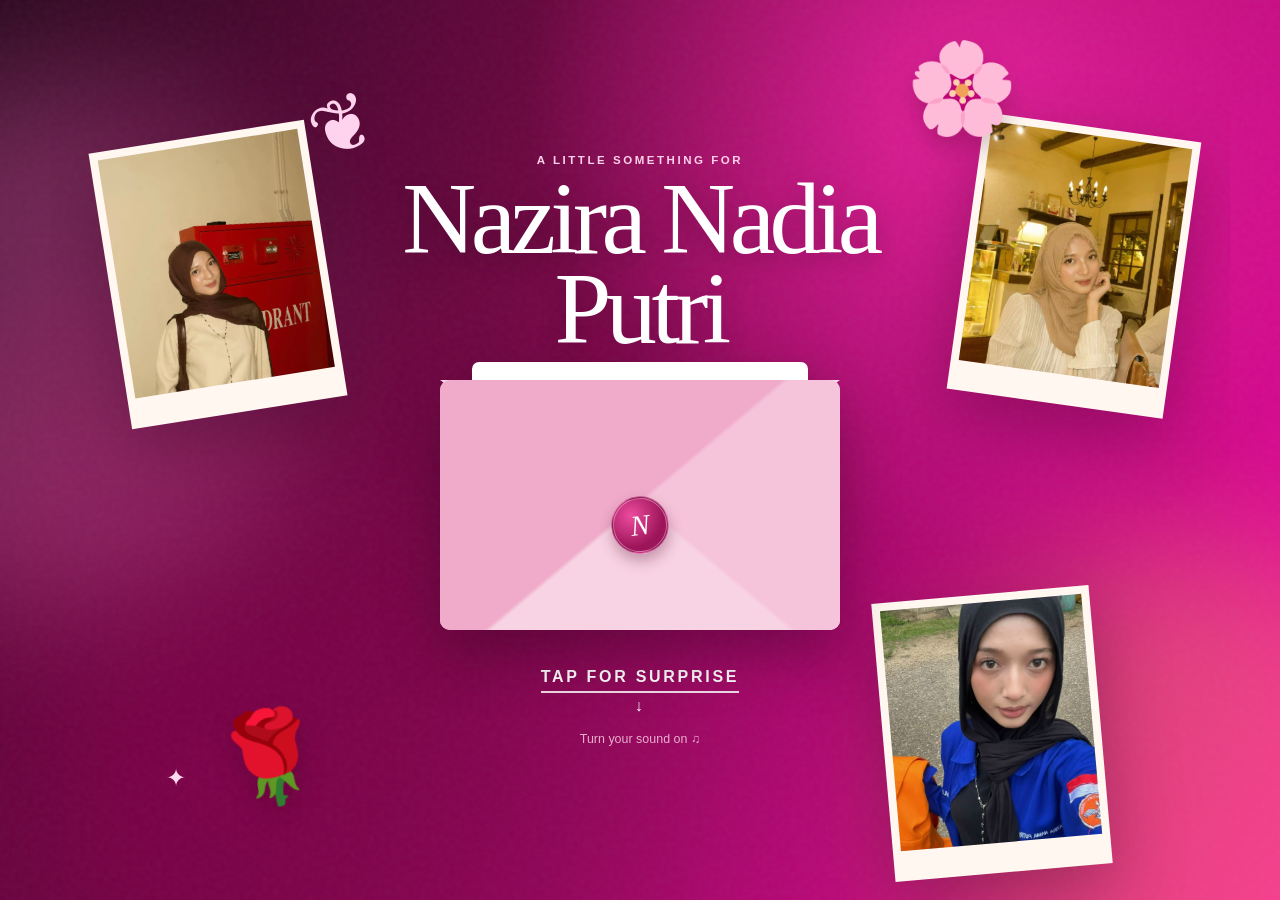
==== index.html @ aec78759 "Initial Nazira surprise website" ====
<!doctype html>
<html lang="id">
<head>
  <meta charset="utf-8">
  <meta name="viewport" content="width=device-width, initial-scale=1, viewport-fit=cover">
  <meta name="theme-color" content="#b20c68">
  <meta name="description" content="A little pink surprise for Nazira Nadia Putri.">
  <meta property="og:title" content="A Surprise for Nazira">
  <meta property="og:description" content="Tap to open a small collection of moments, music, and wishes.">
  <meta property="og:type" content="website">
  <title>A Surprise for Nazira</title>
  <link rel="stylesheet" href="./styles.css">
</head>
<body>
  <div class="ambient" aria-hidden="true">
    <span class="glow glow-a"></span>
    <span class="glow glow-b"></span>
    <span class="sparkle s1">✦</span><span class="sparkle s2">✧</span>
    <span class="sparkle s3">✦</span><span class="sparkle s4">✧</span>
  </div>

  <main id="app">
    <section class="page page-intro is-active" data-page="intro" aria-labelledby="intro-title">
      <div class="intro-collage" aria-hidden="true">
        <figure class="mini-photo mini-a"><img src="./assets/photos/nazira-01.jpeg" alt=""></figure>
        <figure class="mini-photo mini-b"><img src="./assets/photos/nazira-04.jpeg" alt=""></figure>
        <figure class="mini-photo mini-c"><img src="./assets/photos/nazira-03.jpeg" alt=""></figure>
        <span class="rose rose-a">🌹</span><span class="rose rose-b">🌸</span>
        <span class="butterfly">❦</span>
      </div>

      <div class="envelope-stage">
        <p class="eyebrow">A little something for</p>
        <h1 id="intro-title">Nazira Nadia Putri</h1>
        <div class="envelope" aria-hidden="true">
          <div class="envelope-back"></div>
          <div class="letter-preview">
            <span>Happy Birthday</span>
            <small>for Nazira</small>
          </div>
          <div class="envelope-front"></div>
          <div class="wax-seal">N</div>
        </div>
        <button class="tap-button" type="button" data-open-surprise>
          <span>Tap for Surprise</span><i aria-hidden="true">↓</i>
        </button>
        <p class="sound-hint">Turn your sound on ♫</p>
      </div>
    </section>

    <section class="page page-menu" data-page="menu" aria-labelledby="menu-title">
      <header class="menu-heading">
        <p class="eyebrow">There are four little doors</p>
        <h2 id="menu-title">Choose the Surprise</h2>
        <p>Pick anything first—there is no wrong order.</p>
      </header>
      <div class="surprise-grid">
        <button class="surprise-card" data-target="journey" type="button">
          <span class="icon-scene camera-icon" aria-hidden="true"><i></i></span>
          <strong>Journey</strong><small>little chapters</small>
        </button>
        <button class="surprise-card" data-target="moments" type="button">
          <span class="icon-scene clock-icon" aria-hidden="true"><i></i></span>
          <strong>Moments</strong><small>frames worth keeping</small>
        </button>
        <button class="surprise-card" data-target="playlist" type="button">
          <span class="icon-scene record-icon" aria-hidden="true"><i></i></span>
          <strong>Playlist</strong><small>one song, one mood</small>
        </button>
        <button class="surprise-card" data-target="gift" type="button">
          <span class="icon-scene gift-icon" aria-hidden="true"><i></i></span>
          <strong>Gift</strong><small>a note for you</small>
        </button>
      </div>
    </section>

    <section class="page detail-page" data-page="journey" aria-labelledby="journey-title">
      <button class="back-button" data-back type="button">← Back</button>
      <div class="detail-heading">
        <p class="eyebrow">Chapter by chapter</p>
        <h2 id="journey-title">Nazira's Little Journey</h2>
        <p>Different days, different colors, still the same warm light.</p>
      </div>
      <div class="journey-track">
        <article class="journey-item"><img src="./assets/photos/nazira-03.jpeg" alt="Nazira in a blue uniform"><div><span>01</span><h3>Brave beginnings</h3><p>For every day you chose to show up and keep moving.</p></div></article>
        <article class="journey-item"><img src="./assets/photos/nazira-04.jpeg" alt="Nazira at a warmly lit café"><div><span>02</span><h3>Soft afternoons</h3><p>For the quiet moments that somehow become unforgettable.</p></div></article>
        <article class="journey-item"><img src="./assets/photos/nazira-07.jpeg" alt="Nazira beneath white flowers"><div><span>03</span><h3>Golden evenings</h3><p>For finding beauty in places that others may pass by.</p></div></article>
        <article class="journey-item"><img src="./assets/photos/nazira-08.jpeg" alt="Nazira holding a pink plush"><div><span>04</span><h3>Being yourself</h3><p>For the playful, honest side that makes every story yours.</p></div></article>
      </div>
    </section>

    <section class="page detail-page" data-page="moments" aria-labelledby="moments-title">
      <button class="back-button" data-back type="button">← Back</button>
      <div class="detail-heading compact">
        <p class="eyebrow">A pocket-sized gallery</p>
        <h2 id="moments-title">Moments in Pink</h2>
        <p>Tap a photograph to see it closer.</p>
      </div>
      <div class="polaroid-wall">
        <button class="polaroid tilt-left" data-photo="./assets/photos/nazira-01.jpeg" type="button"><img src="./assets/photos/nazira-01.jpeg" alt="Portrait of Nazira"><span>lovely light</span></button>
        <button class="polaroid tilt-right" data-photo="./assets/photos/nazira-05.jpeg" type="button"><img src="./assets/photos/nazira-05.jpeg" alt="Nazira sitting at a café"><span>café glow</span></button>
        <button class="polaroid tilt-left" data-photo="./assets/photos/nazira-06.jpeg" type="button"><img src="./assets/photos/nazira-06.jpeg" alt="Nazira under white flowers"><span>night bloom</span></button>
        <button class="polaroid tilt-right" data-photo="./assets/photos/nazira-02.jpeg" type="button"><img src="./assets/photos/nazira-02.jpeg" alt="Portrait of Nazira in brown hijab"><span>sweet pause</span></button>
        <button class="polaroid tilt-left" data-photo="./assets/photos/nazira-09.jpeg" type="button"><img src="./assets/photos/nazira-09.jpeg" alt="A collage of Nazira"><span>six smiles</span></button>
        <button class="polaroid tilt-right" data-photo="./assets/photos/nazira-10.jpeg" type="button"><img src="./assets/photos/nazira-10.jpeg" alt="Nazira in a flower garden"><span>golden garden</span></button>
      </div>
    </section>

    <section class="page detail-page" data-page="playlist" aria-labelledby="playlist-title">
      <button class="back-button" data-back type="button">← Back</button>
      <div class="playlist-layout">
        <div class="player-card">
          <div class="youtube-frame">
            <iframe src="https://www.youtube.com/embed/FFamEq1PilQ?rel=0" title="Mac Miller - Cinderella official video" loading="lazy" allow="accelerometer; autoplay; clipboard-write; encrypted-media; gyroscope; picture-in-picture" allowfullscreen></iframe>
          </div>
          <div class="track-info">
            <div><span>Now playing</span><h2 id="playlist-title">Cinderella</h2><p>Mac Miller feat. Ty Dolla $ign</p></div>
            <button class="round-control" data-music-toggle type="button" aria-label="Play or pause music">Ⅱ</button>
          </div>
          <a class="youtube-link" href="https://www.youtube.com/watch?v=FFamEq1PilQ" target="_blank" rel="noreferrer">Open official video on YouTube ↗</a>
        </div>
        <div class="playlist-decor" aria-hidden="true">
          <div class="large-record"><i></i></div>
          <div class="photo-frame frame-one"><img src="./assets/photos/nazira-04.jpeg" alt=""></div>
          <div class="photo-frame frame-two"><img src="./assets/photos/nazira-08.jpeg" alt=""></div>
          <div class="neon-notes">♫ ♪ ♫</div>
        </div>
      </div>
    </section>

    <section class="page detail-page gift-page" data-page="gift" aria-labelledby="gift-title">
      <button class="back-button" data-back type="button">← Back</button>
      <div class="gift-layout">
        <button class="present" data-open-gift type="button" aria-label="Open the gift">
          <span class="present-lid"></span><span class="present-box"></span><span class="present-ribbon"></span>
          <small>Tap to open</small>
        </button>
        <article class="letter-card" aria-live="polite">
          <span class="letter-kicker">For someone wonderful</span>
          <h2 id="gift-title">Dear Nazira,</h2>
          <p>Semoga di setiap langkahmu selalu ada hal kecil yang membuatmu tersenyum, orang-orang baik yang menemanimu, dan keberanian untuk mengejar apa pun yang kamu inginkan.</p>
          <p>Terima kasih sudah menjadi dirimu sendiri—hangat, kuat, dan punya caramu sendiri untuk membuat sebuah hari terasa lebih berwarna. Jangan lupa merayakan semua kemajuanmu, termasuk yang hanya kamu sendiri yang tahu.</p>
          <p>Semoga tahun ini membawa lebih banyak cerita baik, kesempatan baru, dan kebahagiaan yang datang tanpa perlu kamu paksa.</p>
          <p class="letter-close">Happy birthday, Nazira.<br><strong>Keep shining in your own beautiful way. ♡</strong></p>
        </article>
        <div class="portrait-frame"><img src="./assets/photos/nazira-04.jpeg" alt="Nazira Nadia Putri"></div>
      </div>
    </section>
  </main>

  <button class="floating-music" data-music-toggle type="button" aria-label="Play or pause background music"><span>♫</span></button>

  <audio id="background-music" preload="auto" loop playsinline>
    <source src="./assets/music/cinderella.mp3" type="audio/mpeg">
  </audio>

  <dialog class="lightbox" aria-label="Photo preview">
    <button class="lightbox-close" type="button" aria-label="Close photo">×</button>
    <img src="./assets/photos/nazira-01.jpeg" alt="Selected memory of Nazira">
  </dialog>

  <div class="confetti-layer" aria-hidden="true"></div>

  <script src="./app.js"></script>
</body>
</html>
---- styles.css ----
:root {
  --pink-950: #31051f;
  --pink-900: #510431;
  --pink-800: #790347;
  --pink-700: #a70b63;
  --pink-600: #d51b86;
  --pink-500: #f241a4;
  --pink-300: #ff9cd2;
  --blush: #ffe3f2;
  --cream: #fff8f2;
  --ink: #351326;
  --green: #93d84f;
  --shadow: 0 24px 70px rgba(45, 0, 30, .35);
}

* { box-sizing: border-box; }
html { min-width: 320px; background: var(--pink-950); }
body {
  margin: 0;
  min-width: 320px;
  min-height: 100vh;
  color: #fff;
  overflow-x: hidden;
  font-family: "Trebuchet MS", "Segoe UI", sans-serif;
  background:
    radial-gradient(circle at 75% 12%, rgba(255, 40, 176, .72), transparent 35%),
    radial-gradient(circle at 16% 85%, rgba(130, 0, 75, .8), transparent 40%),
    linear-gradient(115deg, #2a071e 0%, #7b0749 44%, #f20aa3 100%);
}

button, a { -webkit-tap-highlight-color: transparent; }
button { font: inherit; }
button:focus-visible, a:focus-visible { outline: 3px solid #fff; outline-offset: 5px; }
img { display: block; max-width: 100%; }

.ambient { position: fixed; inset: 0; pointer-events: none; overflow: hidden; z-index: 0; }
.ambient::after {
  content: ""; position: absolute; inset: 0; opacity: .18;
  background-image: url("data:image/svg+xml,%3Csvg viewBox='0 0 180 180' xmlns='http://www.w3.org/2000/svg'%3E%3Cfilter id='n'%3E%3CfeTurbulence type='fractalNoise' baseFrequency='.85' numOctaves='3' stitchTiles='stitch'/%3E%3C/filter%3E%3Crect width='100%25' height='100%25' filter='url(%23n)' opacity='.25'/%3E%3C/svg%3E");
  mix-blend-mode: soft-light;
}
.glow { position: absolute; width: 42vw; aspect-ratio: 1; border-radius: 50%; filter: blur(70px); opacity: .28; }
.glow-a { left: -18vw; top: 8vh; background: #ff74c6; }
.glow-b { right: -14vw; bottom: -20vh; background: #ffca58; }
.sparkle { position: absolute; color: #ffd9ef; animation: twinkle 3s ease-in-out infinite; }
.s1 { left: 8%; top: 18%; font-size: 2rem; }.s2 { right: 11%; top: 24%; font-size: 3rem; animation-delay: .8s; }
.s3 { left: 13%; bottom: 12%; font-size: 1.5rem; animation-delay: 1.7s; }.s4 { right: 20%; bottom: 16%; font-size: 2rem; animation-delay: 2.2s; }

#app { position: relative; z-index: 1; }
.page {
  display: none;
  width: min(1180px, 100%);
  min-height: 100svh;
  margin: 0 auto;
  padding: clamp(28px, 5vw, 70px);
  place-items: center;
  align-content: center;
  opacity: 0;
}
.page.is-active { display: grid; animation: pageIn .7s cubic-bezier(.2,.8,.2,1) forwards; }
.page.is-leaving { animation: pageOut .35s ease forwards; }
.eyebrow { margin: 0 0 8px; text-transform: uppercase; letter-spacing: .22em; font-size: .72rem; font-weight: 800; color: #ffd1e9; }
h1, h2 { font-family: Georgia, "Times New Roman", serif; font-weight: 500; }

.page-intro { overflow: hidden; }
.envelope-stage { position: relative; z-index: 3; width: min(650px, 100%); text-align: center; }
.envelope-stage h1 { margin: 0 0 26px; font-size: clamp(2.5rem, 8vw, 6.4rem); line-height: .88; letter-spacing: -.055em; text-shadow: 0 8px 24px rgba(31,0,21,.25); }
.envelope { position: relative; width: min(400px, 78vw); height: 250px; margin: 0 auto 28px; perspective: 900px; filter: drop-shadow(0 25px 28px rgba(31,0,21,.35)); }
.envelope-back, .envelope-front { position: absolute; inset: 0; border-radius: 10px; }
.envelope-back { background: linear-gradient(135deg, #f7c6dd, #fff3f9); }
.envelope-back::before {
  content: ""; position: absolute; inset: 0 0 auto; height: 58%; background: #f7d9e8;
  clip-path: polygon(0 0, 100% 0, 50% 100%); transform-origin: top; transform: rotateX(12deg); z-index: 1;
}
.letter-preview {
  position: absolute; z-index: 2; left: 8%; right: 8%; top: -18px; height: 78%; padding: 46px 18px 20px;
  color: #9e1d62; background: linear-gradient(#fff, #fff8fb); border-radius: 7px; box-shadow: 0 4px 12px rgba(70,0,35,.12);
  font-family: Georgia, serif; transition: transform .7s ease;
}
.letter-preview span { display: block; font-size: clamp(1.5rem, 5vw, 2.6rem); font-style: italic; }
.letter-preview small { display: block; margin-top: 10px; letter-spacing: .2em; text-transform: uppercase; }
.envelope:hover .letter-preview { transform: translateY(-12px) rotate(-1deg); }
.envelope-front { z-index: 3; background: linear-gradient(140deg, #efabc9 0 49%, transparent 50%), linear-gradient(220deg, #f6c4da 0 49%, transparent 50%), linear-gradient(to top, #f8d3e3 0 55%, transparent 56%); }
.wax-seal { position: absolute; z-index: 4; left: 50%; top: 58%; width: 58px; height: 58px; display: grid; place-items: center; transform: translate(-50%,-50%) rotate(-7deg); border-radius: 50%; background: radial-gradient(circle at 35% 30%, #ed4c9e, #9c1459 65%); border: 3px double rgba(255,255,255,.36); box-shadow: 0 7px 14px rgba(78,0,40,.3); font: italic 1.8rem Georgia,serif; }
.tap-button {
  border: 0; color: #fff; background: none; cursor: pointer; padding: 10px 18px; text-transform: uppercase; letter-spacing: .17em; font-weight: 900;
}
.tap-button span { border-bottom: 2px solid rgba(255,255,255,.85); padding-bottom: 6px; }
.tap-button i { display: block; margin-top: 11px; font-style: normal; animation: bounce 1.4s infinite; }
.sound-hint { margin: 7px 0 0; color: #ffd8eb; font-size: .78rem; opacity: .8; }
.intro-collage { position: absolute; inset: 0; pointer-events: none; }
.mini-photo { position: absolute; width: clamp(105px, 17vw, 220px); aspect-ratio: .78; margin: 0; padding: 8px 8px 30px; background: #fff7f0; box-shadow: var(--shadow); }
.mini-photo img { width: 100%; height: 100%; object-fit: cover; }
.mini-a { left: 5%; top: 15%; transform: rotate(-9deg); }.mini-b { right: 4%; top: 14%; transform: rotate(8deg); }.mini-c { right: 11%; bottom: 3%; transform: rotate(-5deg); }
.rose { position: absolute; font-size: clamp(2.5rem, 7vw, 6rem); filter: drop-shadow(0 12px 12px rgba(50,0,20,.25)); }
.rose-a { left: 14%; bottom: 10%; transform: rotate(-12deg); }.rose-b { right: 18%; top: 4%; }
.butterfly { position: absolute; left: 22%; top: 9%; font-size: clamp(2.2rem, 6vw, 5rem); color: #ffd2ed; transform: rotate(-24deg); }

.page-menu { text-align: center; }
.menu-heading { max-width: 730px; margin-bottom: clamp(24px, 4vw, 50px); }
.menu-heading h2 { margin: 0; font-size: clamp(3rem, 7vw, 6.5rem); line-height: .95; font-style: italic; }
.menu-heading > p:last-child { color: #ffd8eb; }
.surprise-grid { width: min(980px,100%); display: grid; grid-template-columns: repeat(4,1fr); gap: clamp(12px,2.4vw,28px); }
.surprise-card { position: relative; min-width: 0; padding: 22px 12px 18px; border: 1px solid rgba(255,255,255,.22); border-radius: 28px; color: #fff; cursor: pointer; background: linear-gradient(160deg,rgba(255,255,255,.18),rgba(255,255,255,.05)); backdrop-filter: blur(10px); box-shadow: 0 18px 35px rgba(43,0,26,.2); transition: transform .35s ease, background .35s ease, box-shadow .35s ease; }
.surprise-card:hover { transform: translateY(-12px) rotate(-1deg); background: linear-gradient(160deg,rgba(255,255,255,.28),rgba(255,255,255,.08)); box-shadow: 0 28px 45px rgba(43,0,26,.32); }
.surprise-card strong { display:block; margin-top: 16px; font: italic clamp(1.3rem,2.5vw,2.1rem) Georgia,serif; }
.surprise-card small { display:block; margin-top: 5px; color:#ffd7e9; font-size:.7rem; text-transform:uppercase; letter-spacing:.12em; }
.icon-scene { position:relative; display:block; width:110px; height:105px; margin:0 auto; filter:drop-shadow(0 12px 13px rgba(50,0,25,.3)); }
.camera-icon::before { content:""; position:absolute; left:5px; right:5px; top:27px; height:61px; border-radius:12px; background:linear-gradient(145deg,#ddd,#6e6671 45%,#262029 46%); border:5px solid #f4e7ee; }
.camera-icon::after { content:""; position:absolute; width:47px; height:47px; border-radius:50%; left:31px; top:36px; background:radial-gradient(circle,#ff9acb 0 12%,#131018 14% 42%,#776c78 43% 55%,#171219 57%); border:4px solid #eee; }
.camera-icon i { position:absolute; z-index:2; width:25px; height:16px; left:20px; top:18px; border-radius:4px 4px 0 0; background:#d8ccd4; }
.clock-icon::before { content:""; position:absolute; width:82px; height:82px; left:14px; top:13px; border-radius:50%; background:radial-gradient(circle,#fff8df 0 62%,#e8c497 63% 68%,#8f633e 69%); box-shadow:inset 0 0 0 3px #6f482f; }
.clock-icon::after { content:""; position:absolute; left:54px; top:35px; width:3px; height:30px; background:#7a2853; transform-origin:50% 22px; transform:rotate(35deg); box-shadow:0 20px 0 -1px #7a2853; }
.clock-icon i::before,.clock-icon i::after { content:""; position:absolute; top:4px; width:28px; height:18px; border-radius:50% 50% 10px 10px; background:#d9b47e; }
.clock-icon i::before{left:10px;transform:rotate(-25deg)}.clock-icon i::after{right:10px;transform:rotate(25deg)}
.record-icon::before { content:""; position:absolute; inset:5px; border-radius:50%; background:repeating-radial-gradient(circle,#1b111b 0 7px,#392238 8px 10px); box-shadow:inset 0 0 0 3px #111; }
.record-icon::after { content:""; position:absolute; width:30px; height:30px; border-radius:50%; left:40px; top:40px; background:radial-gradient(circle,#ffd5e9 0 10%,#ec246f 12% 72%,#95103f 74%); }
.gift-icon::before { content:""; position:absolute; left:16px; right:16px; top:34px; bottom:8px; border-radius:8px; background:linear-gradient(135deg,#f33d7f,#b90950); box-shadow:inset 0 0 0 3px rgba(255,255,255,.18); }
.gift-icon::after { content:""; position:absolute; left:10px; right:10px; top:26px; height:22px; border-radius:7px; background:linear-gradient(#ff719d,#dd1e62); }
.gift-icon i { position:absolute; z-index:2; left:48px; top:26px; width:15px; height:72px; background:#ffd25d; }
.gift-icon i::before,.gift-icon i::after{content:"";position:absolute;bottom:62px;width:33px;height:24px;border:8px solid #ffd25d;border-radius:50%}.gift-icon i::before{right:7px;transform:rotate(25deg)}.gift-icon i::after{left:7px;transform:rotate(-25deg)}

.detail-page { align-content:start; padding-top:clamp(90px,10vw,120px); }
.back-button { position:fixed; z-index:10; top:max(20px,env(safe-area-inset-top)); right:max(20px,env(safe-area-inset-right)); border:0; border-radius:999px; padding:12px 22px; color:#1f3411; background:linear-gradient(#b2ed72,#77bd38); box-shadow:0 6px 0 #3f7922,0 15px 28px rgba(34,0,20,.3); font-weight:900; text-transform:uppercase; letter-spacing:.13em; cursor:pointer; }
.detail-heading { max-width:760px; text-align:center; margin:0 auto 40px; }
.detail-heading h2 { margin:0; font-size:clamp(2.8rem,7vw,5.7rem); line-height:.95; font-style:italic; }
.detail-heading p:last-child { color:#ffd8ea; }
.detail-heading.compact { margin-bottom:22px; }
.journey-track { position:relative; width:min(1000px,100%); display:grid; gap:26px; }
.journey-track::before { content:""; position:absolute; left:50%; top:0; bottom:0; width:2px; background:linear-gradient(transparent,#ffd6e9 8% 92%,transparent); }
.journey-item { position:relative; width:calc(50% - 30px); min-height:240px; display:grid; grid-template-columns:42% 1fr; gap:18px; align-items:center; padding:16px; border-radius:22px; color:var(--ink); background:rgba(255,248,244,.94); box-shadow:var(--shadow); }
.journey-item:nth-child(even){ margin-left:auto; grid-template-columns:1fr 42%; }.journey-item:nth-child(even) img{ order:2; }
.journey-item::after { content:""; position:absolute; top:50%; width:20px; height:20px; border:5px solid #fff; border-radius:50%; background:#fa4ca2; box-shadow:0 0 0 6px rgba(255,182,218,.35); }
.journey-item:nth-child(odd)::after { right:-41px; }.journey-item:nth-child(even)::after { left:-41px; }
.journey-item img { width:100%; height:208px; object-fit:cover; border-radius:14px; }
.journey-item div span { color:#c11b70; font-size:.7rem; letter-spacing:.2em; font-weight:900; }.journey-item h3 { margin:7px 0; font:italic 1.7rem Georgia,serif; }.journey-item p { margin:0; font-size:.9rem; line-height:1.55; color:#654256; }
.polaroid-wall { width:min(1050px,100%); display:grid; grid-template-columns:repeat(3,1fr); gap:clamp(12px,2vw,25px); align-items:start; }
.polaroid { border:0; cursor:zoom-in; padding:10px 10px 42px; background:#fff9f2; box-shadow:0 15px 34px rgba(44,0,28,.32); transition:transform .3s ease,box-shadow .3s ease; }
.polaroid img { width:100%; aspect-ratio:4/5; object-fit:cover; }.polaroid span { display:block; margin-top:11px; color:#9d2d69; font:italic 1.3rem Georgia,serif; }.tilt-left{transform:rotate(-2deg)}.tilt-right{transform:rotate(2deg)}.polaroid:hover{transform:translateY(-9px) rotate(0);box-shadow:0 26px 44px rgba(44,0,28,.42)}
.playlist-layout { width:min(1050px,100%); display:grid; grid-template-columns:1.2fr .8fr; gap:32px; align-items:center; }
.player-card { padding:18px; border:1px solid rgba(255,255,255,.25); border-radius:28px; background:rgba(31,5,23,.34); backdrop-filter:blur(14px); box-shadow:var(--shadow); }
.youtube-frame { aspect-ratio:16/9; overflow:hidden; border-radius:17px; background:#170712; }.youtube-frame iframe { width:100%; height:100%; }
.track-info { display:flex; justify-content:space-between; gap:16px; align-items:center; padding:19px 5px 7px; }.track-info span{color:#ffb4db;text-transform:uppercase;letter-spacing:.15em;font-size:.65rem;font-weight:900}.track-info h2{margin:3px 0;font-size:2.2rem}.track-info p{margin:0;color:#f8d5e7}.round-control{flex:0 0 52px;width:52px;height:52px;border:0;border-radius:50%;color:#fff;background:#ed278a;box-shadow:0 8px 18px rgba(45,0,25,.35);cursor:pointer;font-weight:900}.youtube-link{display:inline-block;margin:14px 5px 3px;color:#fff;text-underline-offset:4px}
.playlist-decor { position:relative; min-height:530px; }.large-record{position:absolute;width:265px;aspect-ratio:1;border-radius:50%;left:5%;top:17%;background:repeating-radial-gradient(circle,#171018 0 11px,#32192d 12px 15px);box-shadow:0 25px 50px rgba(33,0,22,.4);animation:spin 12s linear infinite}.large-record i{position:absolute;inset:35%;border-radius:50%;background:radial-gradient(circle,#fff 0 5%,#e1227c 6% 55%,#7f123f 56%)}.photo-frame{position:absolute;width:140px;padding:9px 9px 28px;background:#efc56b;box-shadow:0 15px 25px rgba(30,0,15,.35)}.photo-frame img{width:100%;aspect-ratio:.8;object-fit:cover}.frame-one{right:3%;top:3%;transform:rotate(4deg)}.frame-two{right:0;bottom:8%;transform:rotate(-5deg)}.neon-notes{position:absolute;left:0;bottom:2%;font:italic 4rem Georgia,serif;color:#d2f7ff;text-shadow:0 0 8px #64cffa,0 0 20px #4caeff,0 0 36px #c12eff}
.gift-page { align-content:center; }.gift-layout { position:relative; width:min(1050px,100%); display:grid; grid-template-columns:.7fr 1.15fr .7fr; gap:28px; align-items:center; }
.present { position:relative; height:340px; border:0; background:none; cursor:pointer; color:#fff; }.present-box{position:absolute;left:12%;right:12%;bottom:40px;height:190px;border-radius:13px;background:linear-gradient(135deg,#e62b79,#920d4c);box-shadow:var(--shadow)}.present-lid{position:absolute;z-index:2;left:5%;right:5%;bottom:215px;height:56px;border-radius:12px;background:linear-gradient(#ff5a9d,#c41765);transition:transform .8s cubic-bezier(.2,.8,.2,1)}.present-ribbon{position:absolute;z-index:3;left:44%;bottom:40px;width:38px;height:231px;background:#ffd25f}.present-ribbon::before,.present-ribbon::after{content:"";position:absolute;top:-50px;width:75px;height:62px;border:17px solid #ffd25f;border-radius:50%}.present-ribbon::before{right:19px;transform:rotate(22deg)}.present-ribbon::after{left:19px;transform:rotate(-22deg)}.present small{position:absolute;bottom:0;left:0;right:0;text-transform:uppercase;letter-spacing:.16em;font-weight:900}.present.is-open .present-lid{transform:translate(-30px,-120px) rotate(-18deg)}.present.is-open .present-ribbon{opacity:.2}
.letter-card { position:relative; padding:clamp(24px,4vw,48px); border-radius:8px; color:#4f273b; background:linear-gradient(145deg,#fffdf8,#ffedf6); box-shadow:var(--shadow); transform:rotate(-1deg); opacity:.35; transition:opacity .8s ease,transform .8s ease; }
.letter-card::before { content:""; position:absolute; inset:12px; border:1px solid #efb5d1; pointer-events:none; }.letter-card.is-revealed{opacity:1;transform:rotate(-1deg) translateY(-8px)}.letter-kicker{color:#bd2b72;text-transform:uppercase;letter-spacing:.18em;font-size:.66rem;font-weight:900}.letter-card h2{margin:10px 0 17px;font-size:clamp(2rem,5vw,3.7rem);font-style:italic}.letter-card p{position:relative;line-height:1.65}.letter-close{margin-top:24px;color:#9b205f}.portrait-frame{padding:12px 12px 38px;background:#dfb963;box-shadow:var(--shadow);transform:rotate(3deg)}.portrait-frame img{width:100%;aspect-ratio:.78;object-fit:cover}
.floating-music { position:fixed; z-index:20; left:max(18px,env(safe-area-inset-left)); bottom:max(18px,env(safe-area-inset-bottom)); width:54px;height:54px;border:1px solid rgba(255,255,255,.35);border-radius:50%;color:#fff;background:rgba(54,0,34,.56);backdrop-filter:blur(10px);box-shadow:0 12px 25px rgba(30,0,19,.32);cursor:pointer;opacity:0;transform:translateY(20px);pointer-events:none;transition:.35s ease}.floating-music.is-visible{opacity:1;transform:none;pointer-events:auto}.floating-music.is-playing span{display:block;animation:pulse 1.2s ease-in-out infinite}
.lightbox { width:min(800px,92vw); max-height:90vh; padding:12px; border:0; border-radius:18px; background:#fff7fb; box-shadow:0 30px 100px #19000e }.lightbox::backdrop{background:rgba(19,0,12,.78);backdrop-filter:blur(8px)}.lightbox img{width:100%;max-height:82vh;object-fit:contain;border-radius:10px}.lightbox-close{position:absolute;right:18px;top:18px;width:40px;height:40px;border:0;border-radius:50%;color:#fff;background:#b31364;font-size:1.8rem;cursor:pointer}.confetti-layer{position:fixed;inset:0;pointer-events:none;z-index:30;overflow:hidden}.confetti{position:absolute;top:-20px;width:10px;height:18px;border-radius:2px;animation:confettiFall 3.2s linear forwards}

@keyframes pageIn{from{opacity:0;transform:translateY(18px) scale(.985)}to{opacity:1;transform:none}}
@keyframes pageOut{to{opacity:0;transform:translateY(-16px) scale(.99)}}
@keyframes twinkle{0%,100%{opacity:.25;transform:scale(.8) rotate(0)}50%{opacity:1;transform:scale(1.2) rotate(20deg)}}
@keyframes bounce{50%{transform:translateY(7px)}}
@keyframes spin{to{transform:rotate(360deg)}}
@keyframes pulse{50%{transform:scale(1.2);text-shadow:0 0 14px #fff}}
@keyframes confettiFall{to{transform:translate(var(--drift),110vh) rotate(720deg);opacity:.4}}

@media(max-width:820px){
  .page{padding:82px 18px 45px}.page-intro{padding-top:35px}.surprise-grid{grid-template-columns:repeat(2,1fr)}.surprise-card{border-radius:21px;padding:17px 8px}.icon-scene{transform:scale(.8);margin:-8px auto}.mini-a{left:-5%;top:10%}.mini-b{right:-5%;top:11%}.mini-c{display:none}.rose-a{left:0}.rose-b{right:0}.journey-track::before{left:17px}.journey-item,.journey-item:nth-child(even){width:calc(100% - 42px);margin-left:42px;grid-template-columns:38% 1fr}.journey-item:nth-child(even) img{order:0}.journey-item:nth-child(odd)::after,.journey-item:nth-child(even)::after{left:-35px;right:auto}.polaroid-wall{grid-template-columns:repeat(2,1fr)}.playlist-layout{grid-template-columns:1fr}.playlist-decor{min-height:360px}.large-record{width:210px}.gift-layout{grid-template-columns:1fr}.present{height:300px;max-width:330px;width:100%;margin:0 auto}.letter-card{order:3}.portrait-frame{width:min(250px,70vw);margin:0 auto}.back-button{top:15px;right:14px;padding:10px 16px}.menu-heading h2{font-size:clamp(2.7rem,13vw,4.5rem)}}
@media(max-width:480px){.envelope{height:210px}.letter-preview{padding-top:34px}.surprise-grid{gap:10px}.surprise-card small{font-size:.58rem}.polaroid-wall{gap:10px}.polaroid{padding:7px 7px 30px}.polaroid span{font-size:1rem}.journey-item,.journey-item:nth-child(even){grid-template-columns:1fr}.journey-item img{height:210px}.playlist-decor{min-height:320px}.photo-frame{width:105px}.large-record{width:180px}.neon-notes{font-size:2.7rem}}
@media(prefers-reduced-motion:reduce){*,*::before,*::after{scroll-behavior:auto!important;animation-duration:.01ms!important;animation-iteration-count:1!important;transition-duration:.01ms!important}.large-record{animation:none}}
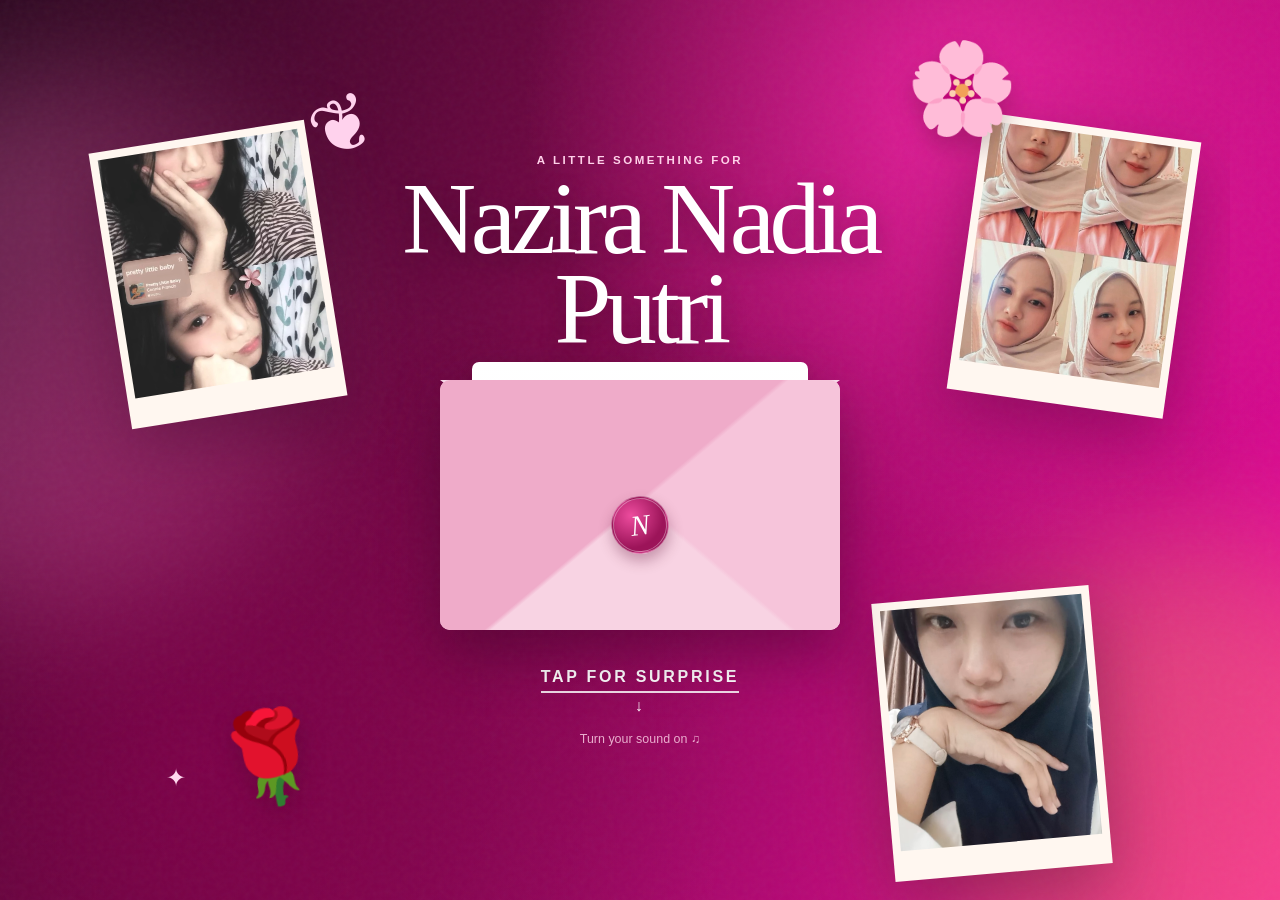
==== commit 8dc28248: "Update gallery with latest photos" ====
--- a/index.html
+++ b/index.html
@@ -22,9 +22,9 @@
   <main id="app">
     <section class="page page-intro is-active" data-page="intro" aria-labelledby="intro-title">
       <div class="intro-collage" aria-hidden="true">
-        <figure class="mini-photo mini-a"><img src="./assets/photos/nazira-01.jpeg" alt=""></figure>
-        <figure class="mini-photo mini-b"><img src="./assets/photos/nazira-04.jpeg" alt=""></figure>
-        <figure class="mini-photo mini-c"><img src="./assets/photos/nazira-03.jpeg" alt=""></figure>
+        <figure class="mini-photo mini-a"><img src="./assets/photos/nazira-01.jpeg" alt="Nazira lovely portrait"></figure>
+        <figure class="mini-photo mini-b"><img src="./assets/photos/nazira-06.jpeg" alt="Nazira smiling collage"></figure>
+        <figure class="mini-photo mini-c"><img src="./assets/photos/nazira-05.jpeg" alt="Nazira portrait"></figure>
         <span class="rose rose-a">🌹</span><span class="rose rose-b">🌸</span>
         <span class="butterfly">❦</span>
       </div>
@@ -82,10 +82,10 @@
         <p>Different days, different colors, still the same warm light.</p>
       </div>
       <div class="journey-track">
-        <article class="journey-item"><img src="./assets/photos/nazira-03.jpeg" alt="Nazira in a blue uniform"><div><span>01</span><h3>Brave beginnings</h3><p>For every day you chose to show up and keep moving.</p></div></article>
-        <article class="journey-item"><img src="./assets/photos/nazira-04.jpeg" alt="Nazira at a warmly lit café"><div><span>02</span><h3>Soft afternoons</h3><p>For the quiet moments that somehow become unforgettable.</p></div></article>
-        <article class="journey-item"><img src="./assets/photos/nazira-07.jpeg" alt="Nazira beneath white flowers"><div><span>03</span><h3>Golden evenings</h3><p>For finding beauty in places that others may pass by.</p></div></article>
-        <article class="journey-item"><img src="./assets/photos/nazira-08.jpeg" alt="Nazira holding a pink plush"><div><span>04</span><h3>Being yourself</h3><p>For the playful, honest side that makes every story yours.</p></div></article>
+        <article class="journey-item"><img src="./assets/photos/nazira-04.jpeg" alt="Nazira in uniform"><div><span>01</span><h3>Brave beginnings</h3><p>For every day you chose to show up and keep moving.</p></div></article>
+        <article class="journey-item"><img src="./assets/photos/nazira-03.jpeg" alt="Nazira at an evening café"><div><span>02</span><h3>Soft afternoons</h3><p>For the quiet moments that somehow become unforgettable.</p></div></article>
+        <article class="journey-item"><img src="./assets/photos/nazira-02.jpeg" alt="Nazira beneath city lights"><div><span>03</span><h3>Golden evenings</h3><p>For finding beauty in places that others may pass by.</p></div></article>
+        <article class="journey-item"><img src="./assets/photos/nazira-06.jpeg" alt="Nazira's joyful collage"><div><span>04</span><h3>Being yourself</h3><p>For the playful, honest side that makes every story yours.</p></div></article>
       </div>
     </section>
 
@@ -97,12 +97,12 @@
         <p>Tap a photograph to see it closer.</p>
       </div>
       <div class="polaroid-wall">
-        <button class="polaroid tilt-left" data-photo="./assets/photos/nazira-01.jpeg" type="button"><img src="./assets/photos/nazira-01.jpeg" alt="Portrait of Nazira"><span>lovely light</span></button>
-        <button class="polaroid tilt-right" data-photo="./assets/photos/nazira-05.jpeg" type="button"><img src="./assets/photos/nazira-05.jpeg" alt="Nazira sitting at a café"><span>café glow</span></button>
-        <button class="polaroid tilt-left" data-photo="./assets/photos/nazira-06.jpeg" type="button"><img src="./assets/photos/nazira-06.jpeg" alt="Nazira under white flowers"><span>night bloom</span></button>
-        <button class="polaroid tilt-right" data-photo="./assets/photos/nazira-02.jpeg" type="button"><img src="./assets/photos/nazira-02.jpeg" alt="Portrait of Nazira in brown hijab"><span>sweet pause</span></button>
-        <button class="polaroid tilt-left" data-photo="./assets/photos/nazira-09.jpeg" type="button"><img src="./assets/photos/nazira-09.jpeg" alt="A collage of Nazira"><span>six smiles</span></button>
-        <button class="polaroid tilt-right" data-photo="./assets/photos/nazira-10.jpeg" type="button"><img src="./assets/photos/nazira-10.jpeg" alt="Nazira in a flower garden"><span>golden garden</span></button>
+        <button class="polaroid tilt-left" data-photo="./assets/photos/nazira-01.jpeg" type="button"><img src="./assets/photos/nazira-01.jpeg" alt="Portrait of Nazira"><span>flower bloom</span></button>
+        <button class="polaroid tilt-right" data-photo="./assets/photos/nazira-02.jpeg" type="button"><img src="./assets/photos/nazira-02.jpeg" alt="Nazira beneath city lights"><span>night glow</span></button>
+        <button class="polaroid tilt-left" data-photo="./assets/photos/nazira-03.jpeg" type="button"><img src="./assets/photos/nazira-03.jpeg" alt="Nazira at a café"><span>café pause</span></button>
+        <button class="polaroid tilt-right" data-photo="./assets/photos/nazira-04.jpeg" type="button"><img src="./assets/photos/nazira-04.jpeg" alt="Portrait of Nazira in uniform"><span>sweet spirit</span></button>
+        <button class="polaroid tilt-left" data-photo="./assets/photos/nazira-05.jpeg" type="button"><img src="./assets/photos/nazira-05.jpeg" alt="Close-up portrait of Nazira"><span>gentle gaze</span></button>
+        <button class="polaroid tilt-right" data-photo="./assets/photos/nazira-06.jpeg" type="button"><img src="./assets/photos/nazira-06.jpeg" alt="A collage of Nazira"><span>four smiles</span></button>
       </div>
     </section>
 
@@ -121,8 +121,8 @@
         </div>
         <div class="playlist-decor" aria-hidden="true">
           <div class="large-record"><i></i></div>
-          <div class="photo-frame frame-one"><img src="./assets/photos/nazira-04.jpeg" alt=""></div>
-          <div class="photo-frame frame-two"><img src="./assets/photos/nazira-08.jpeg" alt=""></div>
+          <div class="photo-frame frame-one"><img src="./assets/photos/nazira-01.jpeg" alt=""></div>
+          <div class="photo-frame frame-two"><img src="./assets/photos/nazira-06.jpeg" alt=""></div>
           <div class="neon-notes">♫ ♪ ♫</div>
         </div>
       </div>
@@ -143,7 +143,7 @@
           <p>Semoga tahun ini membawa lebih banyak cerita baik, kesempatan baru, dan kebahagiaan yang datang tanpa perlu kamu paksa.</p>
           <p class="letter-close">Happy birthday, Nazira.<br><strong>Keep shining in your own beautiful way. ♡</strong></p>
         </article>
-        <div class="portrait-frame"><img src="./assets/photos/nazira-04.jpeg" alt="Nazira Nadia Putri"></div>
+        <div class="portrait-frame"><img src="./assets/photos/nazira-05.jpeg" alt="Nazira Nadia Putri"></div>
       </div>
     </section>
   </main>
@@ -156,7 +156,7 @@
 
   <dialog class="lightbox" aria-label="Photo preview">
     <button class="lightbox-close" type="button" aria-label="Close photo">×</button>
-    <img src="./assets/photos/nazira-01.jpeg" alt="Selected memory of Nazira">
+    <img src="./assets/photos/nazira-05.jpeg" alt="Selected memory of Nazira">
   </dialog>
 
   <div class="confetti-layer" aria-hidden="true"></div>
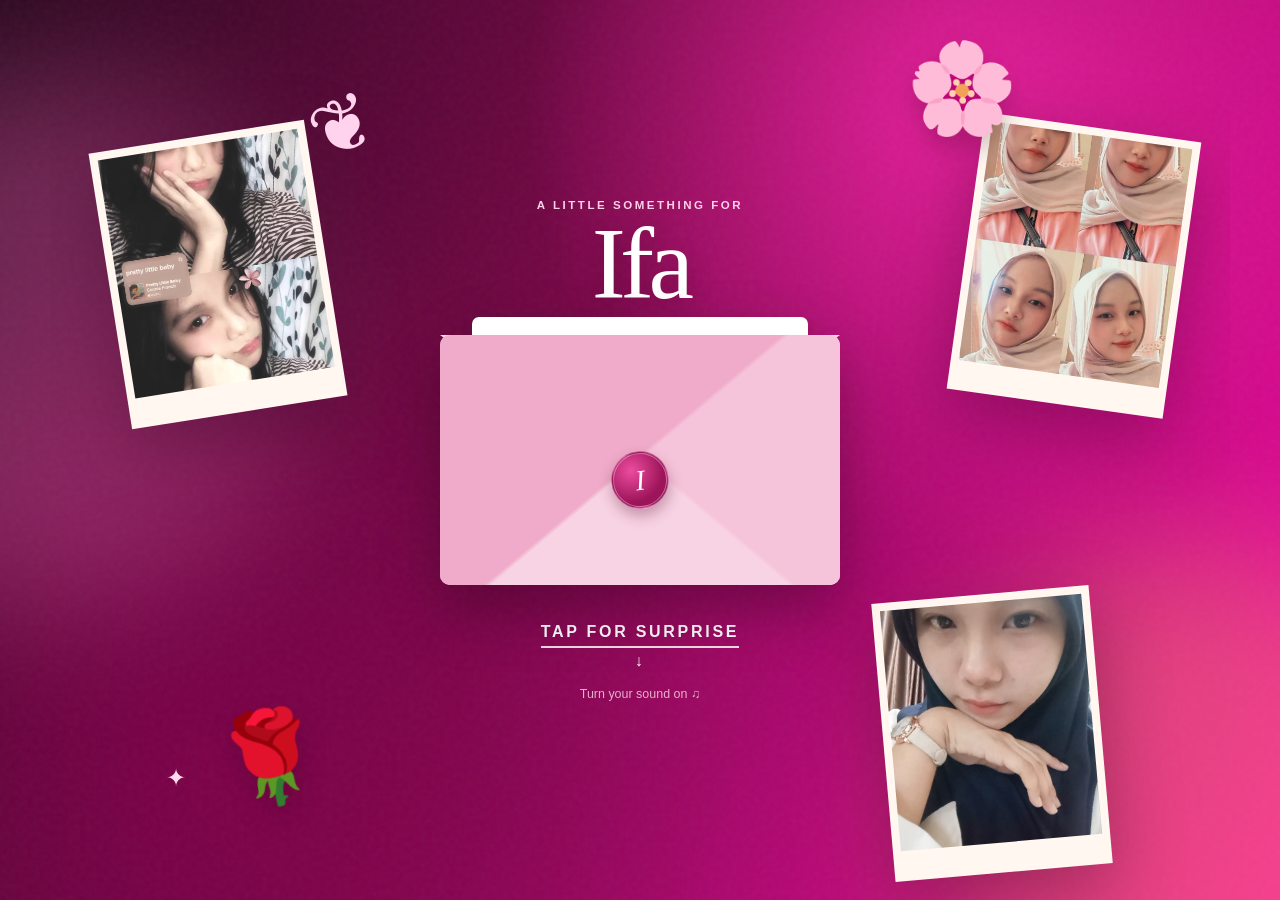
==== commit 87b06fbf: "Replace all Nazira names with Ifa and update barcode link to v3" ====
--- a/index.html
+++ b/index.html
@@ -4,12 +4,15 @@
   <meta charset="utf-8">
   <meta name="viewport" content="width=device-width, initial-scale=1, viewport-fit=cover">
   <meta name="theme-color" content="#b20c68">
-  <meta name="description" content="A little pink surprise for Nazira Nadia Putri.">
-  <meta property="og:title" content="A Surprise for Nazira">
+  <meta name="description" content="A little pink surprise for Ifa.">
+  <meta property="og:title" content="A Surprise for Ifa">
   <meta property="og:description" content="Tap to open a small collection of moments, music, and wishes.">
   <meta property="og:type" content="website">
-  <title>A Surprise for Nazira</title>
-  <link rel="stylesheet" href="./styles.css">
+  <title>A Surprise for Ifa</title>
+  <meta http-equiv="Cache-Control" content="no-cache, no-store, must-revalidate">
+  <meta http-equiv="Pragma" content="no-cache">
+  <meta http-equiv="Expires" content="0">
+  <link rel="stylesheet" href="./styles.css?v=3">
 </head>
 <body>
   <div class="ambient" aria-hidden="true">
@@ -22,24 +25,24 @@
   <main id="app">
     <section class="page page-intro is-active" data-page="intro" aria-labelledby="intro-title">
       <div class="intro-collage" aria-hidden="true">
-        <figure class="mini-photo mini-a"><img src="./assets/photos/nazira-01.jpeg" alt="Nazira lovely portrait"></figure>
-        <figure class="mini-photo mini-b"><img src="./assets/photos/nazira-06.jpeg" alt="Nazira smiling collage"></figure>
-        <figure class="mini-photo mini-c"><img src="./assets/photos/nazira-05.jpeg" alt="Nazira portrait"></figure>
+        <figure class="mini-photo mini-a"><img src="./assets/photos/ifa-01.jpeg?v=3" alt="Ifa lovely portrait"></figure>
+        <figure class="mini-photo mini-b"><img src="./assets/photos/ifa-06.jpeg?v=3" alt="Ifa smiling collage"></figure>
+        <figure class="mini-photo mini-c"><img src="./assets/photos/ifa-05.jpeg?v=3" alt="Ifa portrait"></figure>
         <span class="rose rose-a">🌹</span><span class="rose rose-b">🌸</span>
         <span class="butterfly">❦</span>
       </div>
 
       <div class="envelope-stage">
         <p class="eyebrow">A little something for</p>
-        <h1 id="intro-title">Nazira Nadia Putri</h1>
+        <h1 id="intro-title">Ifa</h1>
         <div class="envelope" aria-hidden="true">
           <div class="envelope-back"></div>
           <div class="letter-preview">
-            <span>Happy Birthday</span>
-            <small>for Nazira</small>
+            <span>Special for You</span>
+            <small>for Ifa</small>
           </div>
           <div class="envelope-front"></div>
-          <div class="wax-seal">N</div>
+          <div class="wax-seal">I</div>
         </div>
         <button class="tap-button" type="button" data-open-surprise>
           <span>Tap for Surprise</span><i aria-hidden="true">↓</i>
@@ -78,14 +81,14 @@
       <button class="back-button" data-back type="button">← Back</button>
       <div class="detail-heading">
         <p class="eyebrow">Chapter by chapter</p>
-        <h2 id="journey-title">Nazira's Little Journey</h2>
+        <h2 id="journey-title">Ifa's Little Journey</h2>
         <p>Different days, different colors, still the same warm light.</p>
       </div>
       <div class="journey-track">
-        <article class="journey-item"><img src="./assets/photos/nazira-04.jpeg" alt="Nazira in uniform"><div><span>01</span><h3>Brave beginnings</h3><p>For every day you chose to show up and keep moving.</p></div></article>
-        <article class="journey-item"><img src="./assets/photos/nazira-03.jpeg" alt="Nazira at an evening café"><div><span>02</span><h3>Soft afternoons</h3><p>For the quiet moments that somehow become unforgettable.</p></div></article>
-        <article class="journey-item"><img src="./assets/photos/nazira-02.jpeg" alt="Nazira beneath city lights"><div><span>03</span><h3>Golden evenings</h3><p>For finding beauty in places that others may pass by.</p></div></article>
-        <article class="journey-item"><img src="./assets/photos/nazira-06.jpeg" alt="Nazira's joyful collage"><div><span>04</span><h3>Being yourself</h3><p>For the playful, honest side that makes every story yours.</p></div></article>
+        <article class="journey-item"><img src="./assets/photos/ifa-04.jpeg?v=3" alt="Ifa in uniform"><div><span>01</span><h3>Brave beginnings</h3><p>For every day you chose to show up and keep moving.</p></div></article>
+        <article class="journey-item"><img src="./assets/photos/ifa-03.jpeg?v=3" alt="Ifa at an evening café"><div><span>02</span><h3>Soft afternoons</h3><p>For the quiet moments that somehow become unforgettable.</p></div></article>
+        <article class="journey-item"><img src="./assets/photos/ifa-02.jpeg?v=3" alt="Ifa beneath city lights"><div><span>03</span><h3>Golden evenings</h3><p>For finding beauty in places that others may pass by.</p></div></article>
+        <article class="journey-item"><img src="./assets/photos/ifa-06.jpeg?v=3" alt="Ifa's joyful collage"><div><span>04</span><h3>Being yourself</h3><p>For the playful, honest side that makes every story yours.</p></div></article>
       </div>
     </section>
 
@@ -97,12 +100,12 @@
         <p>Tap a photograph to see it closer.</p>
       </div>
       <div class="polaroid-wall">
-        <button class="polaroid tilt-left" data-photo="./assets/photos/nazira-01.jpeg" type="button"><img src="./assets/photos/nazira-01.jpeg" alt="Portrait of Nazira"><span>flower bloom</span></button>
-        <button class="polaroid tilt-right" data-photo="./assets/photos/nazira-02.jpeg" type="button"><img src="./assets/photos/nazira-02.jpeg" alt="Nazira beneath city lights"><span>night glow</span></button>
-        <button class="polaroid tilt-left" data-photo="./assets/photos/nazira-03.jpeg" type="button"><img src="./assets/photos/nazira-03.jpeg" alt="Nazira at a café"><span>café pause</span></button>
-        <button class="polaroid tilt-right" data-photo="./assets/photos/nazira-04.jpeg" type="button"><img src="./assets/photos/nazira-04.jpeg" alt="Portrait of Nazira in uniform"><span>sweet spirit</span></button>
-        <button class="polaroid tilt-left" data-photo="./assets/photos/nazira-05.jpeg" type="button"><img src="./assets/photos/nazira-05.jpeg" alt="Close-up portrait of Nazira"><span>gentle gaze</span></button>
-        <button class="polaroid tilt-right" data-photo="./assets/photos/nazira-06.jpeg" type="button"><img src="./assets/photos/nazira-06.jpeg" alt="A collage of Nazira"><span>four smiles</span></button>
+        <button class="polaroid tilt-left" data-photo="./assets/photos/ifa-01.jpeg?v=3" type="button"><img src="./assets/photos/ifa-01.jpeg?v=3" alt="Portrait of Ifa"><span>flower bloom</span></button>
+        <button class="polaroid tilt-right" data-photo="./assets/photos/ifa-02.jpeg?v=3" type="button"><img src="./assets/photos/ifa-02.jpeg?v=3" alt="Ifa beneath city lights"><span>night glow</span></button>
+        <button class="polaroid tilt-left" data-photo="./assets/photos/ifa-03.jpeg?v=3" type="button"><img src="./assets/photos/ifa-03.jpeg?v=3" alt="Ifa at a café"><span>café pause</span></button>
+        <button class="polaroid tilt-right" data-photo="./assets/photos/ifa-04.jpeg?v=3" type="button"><img src="./assets/photos/ifa-04.jpeg?v=3" alt="Portrait of Ifa in uniform"><span>sweet spirit</span></button>
+        <button class="polaroid tilt-left" data-photo="./assets/photos/ifa-05.jpeg?v=3" type="button"><img src="./assets/photos/ifa-05.jpeg?v=3" alt="Close-up portrait of Ifa"><span>gentle gaze</span></button>
+        <button class="polaroid tilt-right" data-photo="./assets/photos/ifa-06.jpeg?v=3" type="button"><img src="./assets/photos/ifa-06.jpeg?v=3" alt="A collage of Ifa"><span>four smiles</span></button>
       </div>
     </section>
 
@@ -121,8 +124,8 @@
         </div>
         <div class="playlist-decor" aria-hidden="true">
           <div class="large-record"><i></i></div>
-          <div class="photo-frame frame-one"><img src="./assets/photos/nazira-01.jpeg" alt=""></div>
-          <div class="photo-frame frame-two"><img src="./assets/photos/nazira-06.jpeg" alt=""></div>
+          <div class="photo-frame frame-one"><img src="./assets/photos/ifa-01.jpeg?v=3" alt=""></div>
+          <div class="photo-frame frame-two"><img src="./assets/photos/ifa-06.jpeg?v=3" alt=""></div>
           <div class="neon-notes">♫ ♪ ♫</div>
         </div>
       </div>
@@ -137,13 +140,13 @@
         </button>
         <article class="letter-card" aria-live="polite">
           <span class="letter-kicker">For someone wonderful</span>
-          <h2 id="gift-title">Dear Nazira,</h2>
-          <p>Semoga di setiap langkahmu selalu ada hal kecil yang membuatmu tersenyum, orang-orang baik yang menemanimu, dan keberanian untuk mengejar apa pun yang kamu inginkan.</p>
-          <p>Terima kasih sudah menjadi dirimu sendiri—hangat, kuat, dan punya caramu sendiri untuk membuat sebuah hari terasa lebih berwarna. Jangan lupa merayakan semua kemajuanmu, termasuk yang hanya kamu sendiri yang tahu.</p>
-          <p>Semoga tahun ini membawa lebih banyak cerita baik, kesempatan baru, dan kebahagiaan yang datang tanpa perlu kamu paksa.</p>
-          <p class="letter-close">Happy birthday, Nazira.<br><strong>Keep shining in your own beautiful way. ♡</strong></p>
+          <h2 id="gift-title">Dear Ifa,</h2>
+          <p>May every step you take bring little things that make you smile, kind people who walk beside you, and the courage to pursue anything your heart desires.</p>
+          <p>Thank you for simply being yourself—warm, strong, and having your own unique way of making every day feel so much brighter. Never forget to celebrate all of your progress, including the quiet victories that only you know.</p>
+          <p>May the days ahead bring you countless wonderful stories, exciting new opportunities, and happiness that comes naturally without ever having to force it.</p>
+          <p class="letter-close">Always here for you, Ifa.<br><strong>Keep shining in your own beautiful way. ♡</strong></p>
         </article>
-        <div class="portrait-frame"><img src="./assets/photos/nazira-05.jpeg" alt="Nazira Nadia Putri"></div>
+        <div class="portrait-frame"><img src="./assets/photos/ifa-05.jpeg?v=3" alt="Ifa"></div>
       </div>
     </section>
   </main>
@@ -156,11 +159,11 @@
 
   <dialog class="lightbox" aria-label="Photo preview">
     <button class="lightbox-close" type="button" aria-label="Close photo">×</button>
-    <img src="./assets/photos/nazira-05.jpeg" alt="Selected memory of Nazira">
+    <img src="./assets/photos/ifa-05.jpeg?v=3" alt="Selected memory of Ifa">
   </dialog>
 
   <div class="confetti-layer" aria-hidden="true"></div>
 
-  <script src="./app.js"></script>
+  <script src="./app.js?v=3"></script>
 </body>
 </html>
